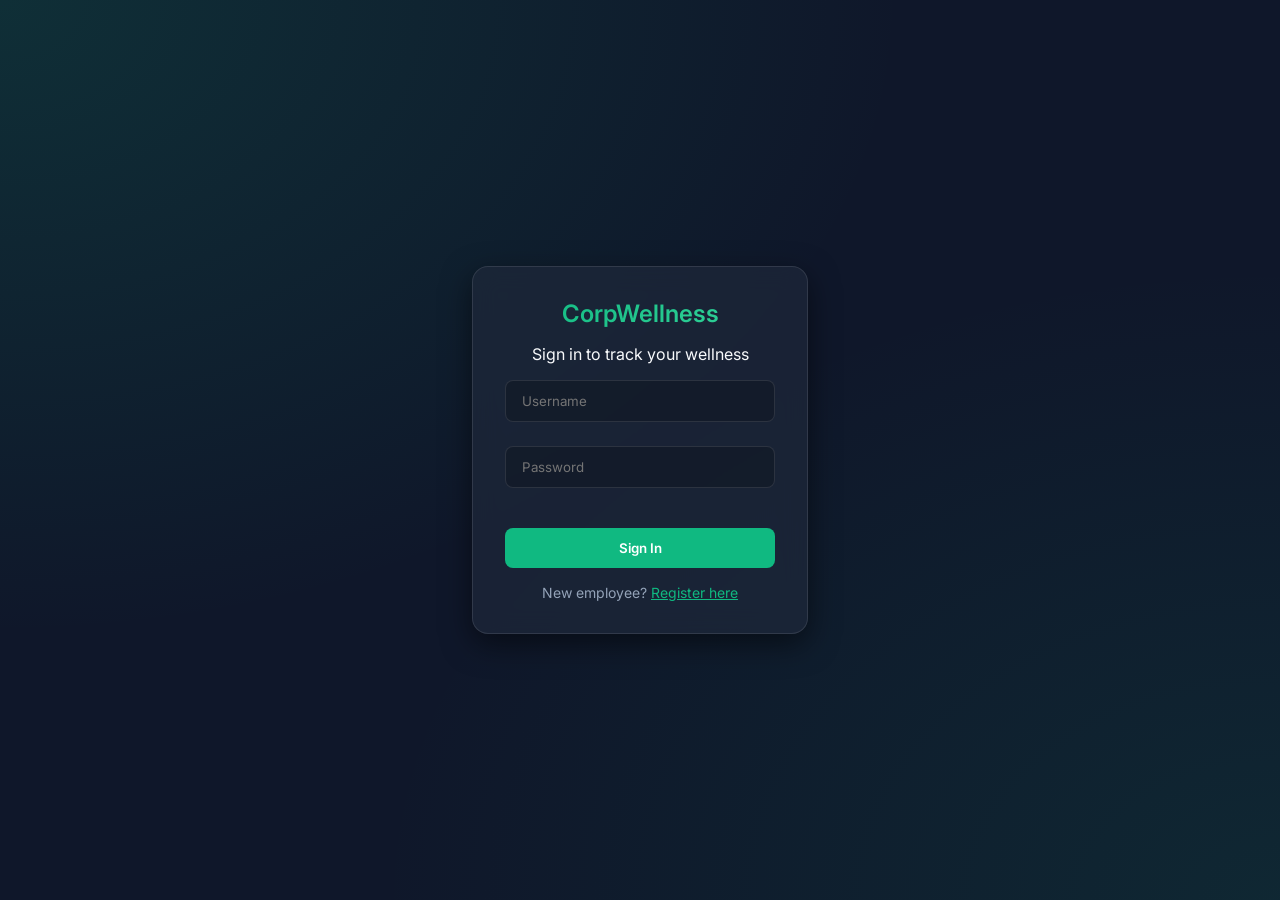
==== frontend/index.html @ 0383f7e2 "feat: implement frontend authentication and dashboard activity tracking" ====
<!DOCTYPE html>
<html lang="en">
<head>
    <meta charset="UTF-8">
    <meta name="viewport" content="width=device-width, initial-scale=1.0">
    <title>CorpWellness | Dashboard</title>
    <link rel="stylesheet" href="style.css">
</head>
<body>
    <nav class="navbar">
        <div class="nav-brand">
            <span style="font-size: 1.5rem;">🍃</span> <span class="gradient-text">CorpWellness</span>
        </div>
        <div class="nav-links">
            <a class="active" id="nav-dashboard">Dashboard</a>
            <a id="nav-workouts">Company Workouts</a>
            <a id="logoutBtn" style="color: var(--danger);">Logout</a>
        </div>
    </nav>

    <div class="main-content">
        <!-- Dashboard Section -->
        <section id="section-dashboard">
            <h2 class="mb-4">Welcome back, <span id="userNameDisplay" class="gradient-text">Colleague</span>!</h2>
            
            <div class="glass-panel mb-4">
                <div style="display: flex; justify-content: space-between; align-items: center; margin-bottom: 1.5rem;">
                    <h3>Log Daily Activity</h3>
                </div>
                <form id="activityForm" style="display: grid; grid-template-columns: 1fr 1fr; gap: 1rem;">
                    <div class="form-group">
                        <label>Date</label>
                        <input type="date" id="actDate" required>
                    </div>
                    <div class="form-group">
                        <label>Steps Taken</label>
                        <input type="number" id="actSteps" placeholder="e.g. 10000" min="0" required>
                    </div>
                    <div class="form-group">
                        <label>Sleep (Hours)</label>
                        <input type="number" id="actSleep" placeholder="e.g. 7.5" step="0.1" max="24" required>
                    </div>
                    <div class="form-group">
                        <label>Active Time (HH:MM:SS)</label>
                        <input type="text" id="actTime" placeholder="e.g. 01:30:00" required pattern="[0-9]{2}:[0-9]{2}:[0-9]{2}">
                    </div>
                    <div style="grid-column: 1 / -1;">
                         <button type="submit" class="btn btn-primary">Save Activity</button>
                         <div id="actMsg" class="mt-4 text-center"></div>
                    </div>
                </form>
            </div>
            
            <div class="glass-panel">
                <h3>Your Latest Stats</h3>
                <div class="stats-grid mt-4" id="userStatsGrid">
                    <!-- populated via js -->
                    <div class="stat-card">
                        <div class="stat-value">--</div>
                        <div class="stat-label">Total Steps</div>
                    </div>
                </div>
            </div>
        </section>

        <!-- Sidebar / Leaderboard -->
        <aside id="sidebar">
            <div class="glass-panel" style="height: 100%;">
                <h3 style="display: flex; align-items: center; gap: 0.5rem;"><span style="font-size:1.2rem">🏆</span> Leaderboard</h3>
                <p class="text-muted" style="font-size: 0.875rem; margin-bottom: 1.5rem;">Top steps across the company</p>
                
                <ul class="leaderboard-list" id="leaderboardList">
                    <!-- populated via js -->
                    <li class="leaderboard-item">
                        <span class="text-muted">Loading...</span>
                    </li>
                </ul>
            </div>
        </aside>

        <!-- Workouts Section (Hidden by default) -->
        <section id="section-workouts" class="hidden" style="grid-column: 1 / -1;">
            <h2 class="mb-4">Company Approved Workouts</h2>
            <div class="glass-panel" id="workoutsContainer">
                <p class="text-muted">Loading workouts...</p>
            </div>
        </section>
    </div>

    <script src="app.js"></script>
</body>
</html>
---- frontend/style.css ----
@import url('https://fonts.googleapis.com/css2?family=Inter:wght@300;400;500;600;700&display=swap');

:root {
    --primary: #10b981;
    --primary-hover: #059669;
    --bg-main: #0f172a;
    --bg-surface: rgba(30, 41, 59, 0.7);
    --surface-border: rgba(255, 255, 255, 0.1);
    --text-main: #f8fafc;
    --text-muted: #94a3b8;
    --danger: #ef4444;
}

* {
    box-sizing: border-box;
    margin: 0;
    padding: 0;
}

body {
    font-family: 'Inter', sans-serif;
    background-color: var(--bg-main);
    color: var(--text-main);
    min-height: 100vh;
    display: flex;
    flex-direction: column;
    background-image: 
        radial-gradient(at 0% 0%, rgba(16, 185, 129, 0.15) 0, transparent 50%), 
        radial-gradient(at 100% 100%, rgba(16, 185, 129, 0.1) 0, transparent 50%);
    background-attachment: fixed;
}

/* Glassmorphism containers */
.glass-panel {
    background: var(--bg-surface);
    backdrop-filter: blur(12px);
    -webkit-backdrop-filter: blur(12px);
    border: 1px solid var(--surface-border);
    border-radius: 16px;
    padding: 2rem;
    box-shadow: 0 10px 30px rgba(0,0,0,0.5);
    transition: transform 0.3s ease, box-shadow 0.3s ease;
}

.glass-panel:hover {
    transform: translateY(-2px);
    box-shadow: 0 15px 35px rgba(0,0,0,0.6);
}

/* Typography */
h1, h2, h3 {
    font-weight: 600;
    margin-bottom: 1rem;
}

.gradient-text {
    background: linear-gradient(135deg, #10b981 0%, #34d399 100%);
    -webkit-background-clip: text;
    -webkit-text-fill-color: transparent;
}

/* Auth Layout */
.auth-container {
    width: 100%;
    max-width: 400px;
    margin: auto;
    display: flex;
    flex-direction: column;
    justify-content: center;
    padding: 2rem;
}

/* Dashboard Layout */
.navbar {
    display: flex;
    justify-content: space-between;
    align-items: center;
    padding: 1.5rem 5%;
    border-bottom: 1px solid var(--surface-border);
    background: rgba(15, 23, 42, 0.8);
    backdrop-filter: blur(10px);
    position: sticky;
    top: 0;
    z-index: 100;
}

.nav-brand {
    font-size: 1.25rem;
    font-weight: 700;
    display: flex;
    align-items: center;
    gap: 0.5rem;
}

.nav-links {
    display: flex;
    gap: 1.5rem;
}

.nav-links a {
    color: var(--text-muted);
    text-decoration: none;
    font-weight: 500;
    transition: color 0.2s;
    cursor: pointer;
}

.nav-links a:hover, .nav-links a.active {
    color: var(--primary);
}

.main-content {
    padding: 3rem 5%;
    max-width: 1200px;
    margin: 0 auto;
    width: 100%;
    display: grid;
    grid-template-columns: 1fr;
    gap: 2rem;
}

@media (min-width: 768px) {
    .main-content {
        grid-template-columns: 2fr 1fr;
    }
}

/* Forms & Inputs */
.form-group {
    margin-bottom: 1.5rem;
}

.form-group label {
    display: block;
    margin-bottom: 0.5rem;
    font-size: 0.875rem;
    color: var(--text-muted);
}

input[type="text"], input[type="password"], input[type="number"], input[type="date"], select {
    width: 100%;
    padding: 0.75rem 1rem;
    background: rgba(0,0,0,0.2);
    border: 1px solid var(--surface-border);
    border-radius: 8px;
    color: var(--text-main);
    font-family: inherit;
    transition: all 0.2s ease;
}

input:focus, select:focus {
    outline: none;
    border-color: var(--primary);
    box-shadow: 0 0 0 2px rgba(16, 185, 129, 0.2);
}

/* Buttons */
.btn {
    display: inline-block;
    padding: 0.75rem 1.5rem;
    border-radius: 8px;
    font-weight: 600;
    cursor: pointer;
    border: none;
    transition: all 0.2s ease;
    text-align: center;
    width: 100%;
    font-family: inherit;
}

.btn-primary {
    background: var(--primary);
    color: #fff;
}

.btn-primary:hover {
    background: var(--primary-hover);
    transform: translateY(-1px);
}

.btn-outline {
    background: transparent;
    border: 1px solid var(--primary);
    color: var(--primary);
}

.btn-outline:hover {
    background: rgba(16, 185, 129, 0.1);
}

/* Dashboard Cards */
.stats-grid {
    display: grid;
    grid-template-columns: repeat(auto-fit, minmax(150px, 1fr));
    gap: 1rem;
    margin-bottom: 2rem;
}

.stat-card {
    background: rgba(255, 255, 255, 0.03);
    border: 1px solid var(--surface-border);
    border-radius: 12px;
    padding: 1.5rem;
    text-align: center;
}

.stat-value {
    font-size: 2rem;
    font-weight: 700;
    color: var(--primary);
    margin-bottom: 0.25rem;
}

.stat-label {
    font-size: 0.875rem;
    color: var(--text-muted);
}

/* Leaderboard */
.leaderboard-list {
    list-style: none;
}

.leaderboard-item {
    display: flex;
    justify-content: space-between;
    align-items: center;
    padding: 1rem 0;
    border-bottom: 1px solid var(--surface-border);
}

.leaderboard-item:last-child {
    border-bottom: none;
}

.rank-1 { color: #fbbf24; font-weight: bold; }
.rank-2 { color: #94a3b8; font-weight: bold; }
.rank-3 { color: #b45309; font-weight: bold; }

/* Utilities */
.hidden { display: none !important; }
.text-center { text-align: center; }
.mt-4 { margin-top: 1rem; }
.mb-4 { margin-bottom: 1rem; }
.error-msg { color: var(--danger); font-size: 0.875rem; margin-top: 0.5rem; }
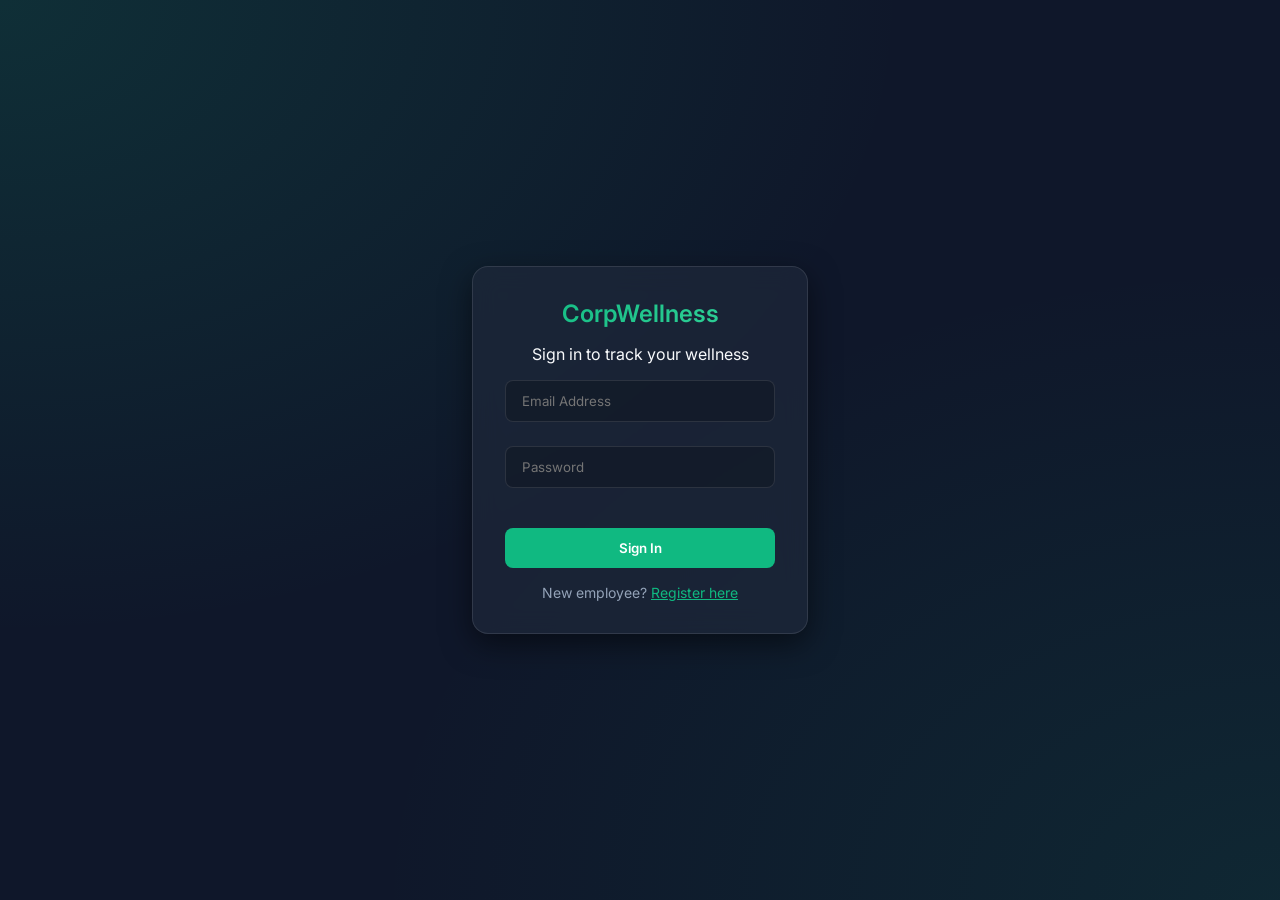
==== commit bbf2ef81: "refactor: migrate frontend templates to static HTML files and update API base URL" ====
--- a/frontend/index.html
+++ b/frontend/index.html
@@ -5,6 +5,7 @@
     <meta name="viewport" content="width=device-width, initial-scale=1.0">
     <title>CorpWellness | Dashboard</title>
     <link rel="stylesheet" href="style.css">
+    <script src="app.js"></script>
 </head>
 <body>
     <nav class="navbar">
--- a/frontend/style.css
+++ b/frontend/style.css
@@ -56,6 +56,7 @@
 .gradient-text {
     background: linear-gradient(135deg, #10b981 0%, #34d399 100%);
     -webkit-background-clip: text;
+    background-clip: text;
     -webkit-text-fill-color: transparent;
 }
 
@@ -137,7 +138,7 @@
     color: var(--text-muted);
 }
 
-input[type="text"], input[type="password"], input[type="number"], input[type="date"], select {
+input[type="text"], input[type="password"], input[type="email"], input[type="number"], input[type="date"], select {
     width: 100%;
     padding: 0.75rem 1rem;
     background: rgba(0,0,0,0.2);
